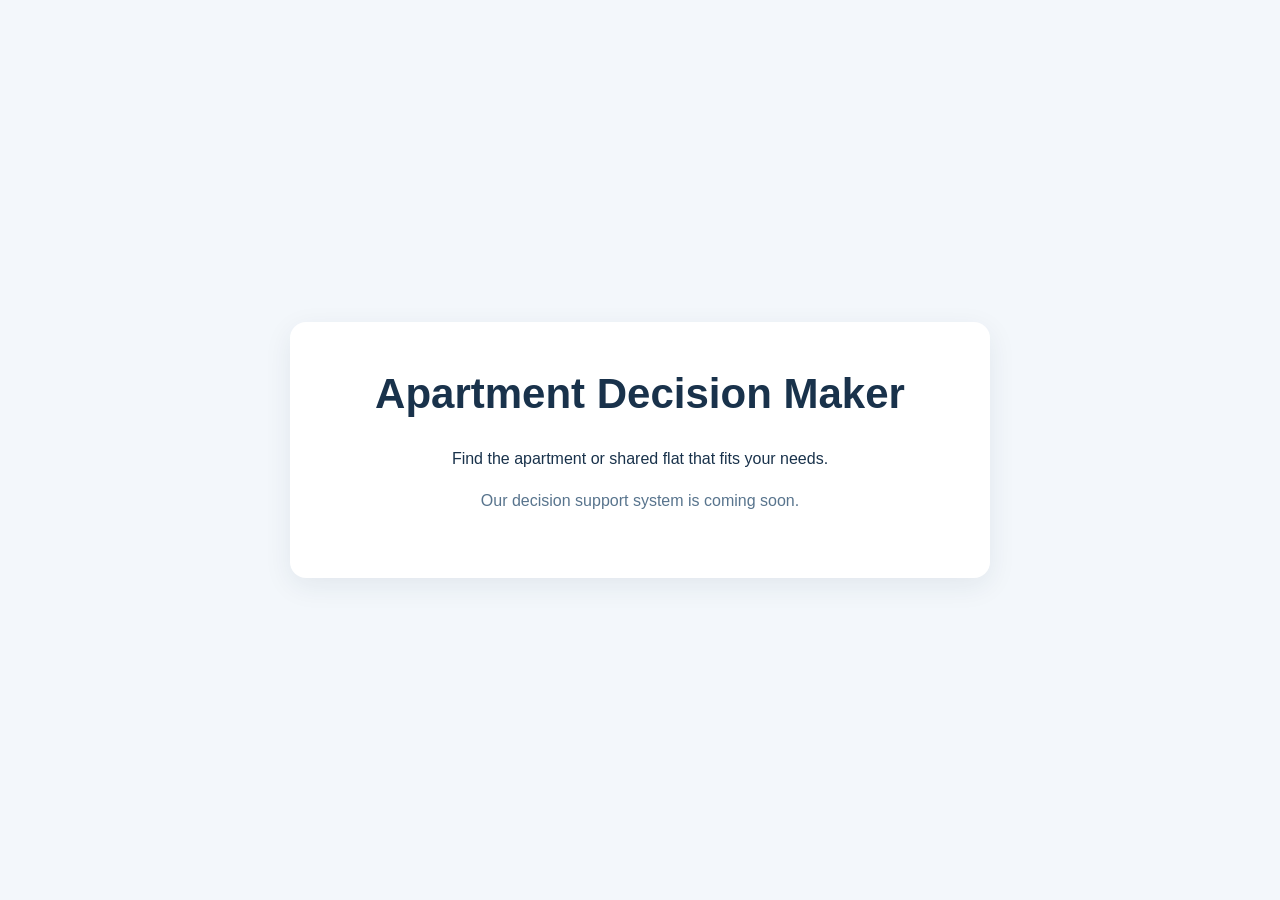
==== index.html @ 4071f250 "Add files via upload" ====
<!DOCTYPE html>
<html lang="en">
<head>
  <meta charset="UTF-8">
  <meta name="viewport" content="width=device-width, initial-scale=1.0">
  <title>Apartment Decision Maker</title>
  <link rel="stylesheet" href="style.css">
  <script src="script.js" defer></script>
</head>
<body>
  <main class="welcome">
    <h1>Apartment Decision Maker</h1>
    <p>Find the apartment or shared flat that fits your needs.</p>
    <p class="note">Our decision support system is coming soon.</p>
  </main>
</body>
</html>
---- style.css ----
/* Basic styling for the first project version */
* { box-sizing: border-box; }
body {
  margin: 0;
  min-height: 100vh;
  display: grid;
  place-items: center;
  font-family: Arial, Helvetica, sans-serif;
  background: #f3f7fb;
  color: #19324b;
}
.welcome {
  width: min(90%, 700px);
  padding: 48px 32px;
  text-align: center;
  background: #fff;
  border-radius: 16px;
  box-shadow: 0 8px 28px rgba(25,50,75,.08);
}
h1 { margin-top: 0; font-size: clamp(28px, 5vw, 42px); }
p { line-height: 1.6; }
.note { color: #58748d; }
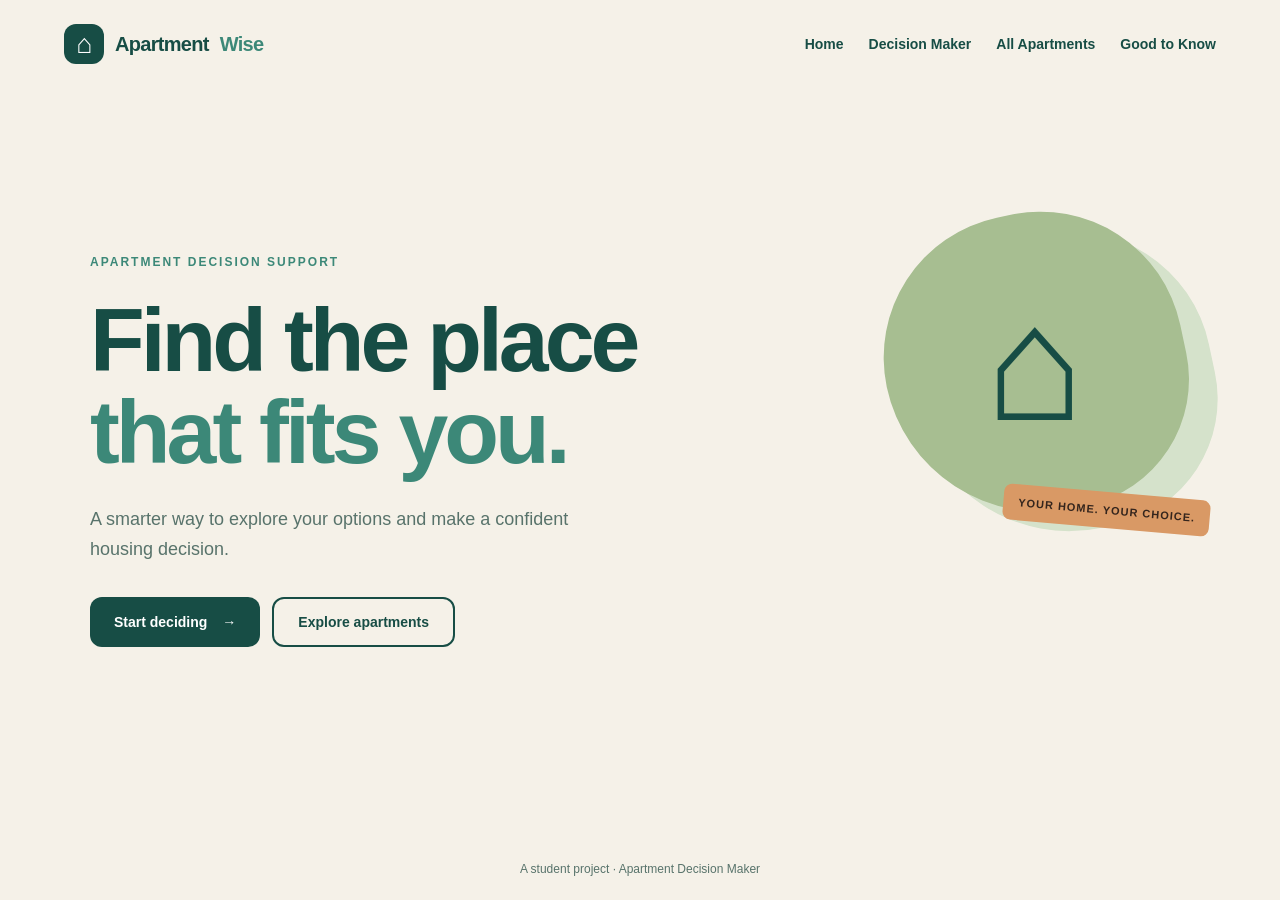
==== commit 61430c3c: "structur for website is ready" ====
--- a/index.html
+++ b/index.html
@@ -3,15 +3,58 @@
 <head>
   <meta charset="UTF-8">
   <meta name="viewport" content="width=device-width, initial-scale=1.0">
+  <meta name="theme-color" content="#174D45">
   <title>Apartment Decision Maker</title>
   <link rel="stylesheet" href="style.css">
   <script src="script.js" defer></script>
 </head>
 <body>
-  <main class="welcome">
-    <h1>Apartment Decision Maker</h1>
-    <p>Find the apartment or shared flat that fits your needs.</p>
-    <p class="note">Our decision support system is coming soon.</p>
-  </main>
+  <!-- The home page has a top navigation and no sidebar. -->
+  <div id="home" class="home-page">
+    <header class="topbar">
+      <a class="brand" href="#home"><span class="brand-symbol">⌂</span> Apartment<span class="brand-accent">Wise</span></a>
+      <nav aria-label="Main navigation">
+        <a href="#home">Home</a>
+        <a href="#decision">Decision Maker</a>
+        <a href="#apartments">All Apartments</a>
+        <a href="#tips">Good to Know</a>
+      </nav>
+    </header>
+    <main class="home-main">
+      <div class="hero-label">APARTMENT DECISION SUPPORT</div>
+      <h1>Find the place<br><em>that fits you.</em></h1>
+      <p>A smarter way to explore your options and make a confident housing decision.</p>
+      <div class="hero-actions">
+        <a href="#decision" class="btn btn-primary">Start deciding <span aria-hidden="true">→</span></a>
+        <a href="#apartments" class="btn btn-outline">Explore apartments</a>
+      </div>
+      <div class="hero-graphic" aria-hidden="true"><div class="graphic-circle"><span>⌂</span></div><div class="graphic-tag">YOUR HOME. YOUR CHOICE.</div></div>
+    </main>
+    <footer class="home-footer">A student project · Apartment Decision Maker</footer>
+  </div>
+
+  <!-- All subpages share the left sidebar. -->
+  <div id="workspace" class="workspace" hidden>
+    <aside class="sidebar" aria-label="Workspace navigation">
+      <a class="sidebar-brand" href="#home"><span class="brand-symbol">⌂</span><span>Apartment<span class="brand-accent">Wise</span></span></a>
+      <div class="sidebar-label">WORKSPACE</div>
+      <nav class="side-nav">
+        <a href="#decision" data-page="decision"><span aria-hidden="true">◈</span> Decision Maker</a>
+        <a href="#apartments" data-page="apartments"><span aria-hidden="true">▦</span> All Apartments</a>
+        <a href="#favorites" data-page="favorites"><span aria-hidden="true">♡</span> Favorites</a>
+        <a href="#tips" data-page="tips"><span aria-hidden="true">✦</span> Good to Know</a>
+      </nav>
+      <div class="sidebar-bottom"><a href="#home">← Back to Home</a></div>
+    </aside>
+    <main class="workspace-main" id="workspace-main" tabindex="-1">
+      <div class="workspace-top"><span>APARTMENT DECISION MAKER</span><span class="prototype-label">DESIGN PROTOTYPE</span></div>
+      <div class="workspace-content">
+        <span class="section-eyebrow" id="page-eyebrow">YOUR WORKSPACE</span>
+        <h1 id="page-title">Decision Maker</h1>
+        <p id="page-description" class="page-description">This section is being designed.</p>
+        <div class="empty-state"><div class="empty-icon" id="page-icon" aria-hidden="true">◈</div><h2>Coming soon</h2><p>Content and functionality will be added in a later project phase.</p></div>
+      </div>
+    </main>
+  </div>
 </body>
 </html>
--- a/style.css
+++ b/style.css
@@ -1,22 +1,65 @@
-/* Basic styling for the first project version */
+:root {
+  --evergreen: #174D45;
+  --teal: #3C8878;
+  --sage: #A7BE91;
+  --clay: #D99965;
+  --cream: #F5F1E8;
+  --white: #FFFFFF;
+  --muted: #58736B;
+  --line: #DADFD5;
+}
 * { box-sizing: border-box; }
-body {
-  margin: 0;
-  min-height: 100vh;
-  display: grid;
-  place-items: center;
-  font-family: Arial, Helvetica, sans-serif;
-  background: #f3f7fb;
-  color: #19324b;
-}
-.welcome {
-  width: min(90%, 700px);
-  padding: 48px 32px;
-  text-align: center;
-  background: #fff;
-  border-radius: 16px;
-  box-shadow: 0 8px 28px rgba(25,50,75,.08);
-}
-h1 { margin-top: 0; font-size: clamp(28px, 5vw, 42px); }
-p { line-height: 1.6; }
-.note { color: #58748d; }
+html { scroll-behavior: smooth; }
+body { margin: 0; font-family: Inter, 'Segoe UI', Arial, sans-serif; background: var(--cream); color: var(--evergreen); }
+a { color: inherit; text-decoration: none; }
+button, a { -webkit-tap-highlight-color: transparent; }
+a:focus-visible { outline: 3px solid var(--clay); outline-offset: 4px; }
+[hidden] { display: none !important; }
+/* Home */
+.home-page { min-height: 100vh; display: flex; flex-direction: column; }
+.topbar { min-height: 88px; padding: 18px clamp(24px,5vw,82px); display: flex; justify-content: space-between; align-items: center; gap: 24px; }
+.brand, .sidebar-brand { display: inline-flex; align-items: center; gap: 11px; font-weight: 800; font-size: 20px; letter-spacing: -.7px; white-space: nowrap; }
+.brand-symbol { display: inline-grid; place-items: center; background: var(--evergreen); color: white; width: 40px; height: 40px; border-radius: 12px; font-size: 27px; line-height: 1; }
+.brand-accent { color: var(--teal); }
+.topbar nav { display: flex; flex-wrap: wrap; gap: 25px; font-size: 14px; font-weight: 600; }
+.topbar nav a:hover { color: var(--teal); }
+.home-main { margin: auto; width: min(1100px,90%); position: relative; padding: 92px 0 116px; min-height: 570px; }
+.hero-label, .section-eyebrow { color: var(--teal); font-size: 12px; letter-spacing: 2px; font-weight: 800; }
+.home-main h1 { position: relative; z-index: 1; max-width: 700px; font-size: clamp(52px,7vw,96px); letter-spacing: -4px; line-height: 1.03; margin: 25px 0; }
+.home-main h1 em { color: var(--teal); font-style: normal; }
+.home-main p { position: relative; z-index: 1; max-width: 490px; font-size: 18px; line-height: 1.7; color: var(--muted); }
+.hero-actions { position: relative; z-index: 1; display: flex; flex-wrap: wrap; gap: 12px; margin-top: 32px; }
+.btn { display: inline-flex; align-items: center; gap: 15px; border-radius: 12px; padding: 15px 24px; font-size: 14px; font-weight: 700; transition: transform .2s; }
+.btn:hover { transform: translateY(-2px); }
+.btn-primary { color: white; background: var(--evergreen); }
+.btn-outline { border: 2px solid var(--evergreen); }
+.hero-graphic { position: absolute; right: -15px; top: 50px; width: 320px; height: 330px; pointer-events: none; }
+.graphic-circle { width: 300px; height: 300px; border-radius: 50% 50% 45% 55%; background: var(--sage); display: grid; place-items: center; transform: rotate(-12deg); box-shadow: 24px 25px 0 #D5E2CB; }
+.graphic-circle span { font-size: 165px; color: var(--evergreen); transform: rotate(12deg); }
+.graphic-tag { position: absolute; right: -5px; bottom: 15px; transform: rotate(5deg); padding: 12px 15px; background: var(--clay); color: #34251D; border-radius: 8px; font-size: 11px; font-weight: 800; letter-spacing: 1px; }
+.home-footer { padding: 24px; text-align: center; font-size: 12px; color: var(--muted); }
+/* Workspace */
+.workspace { min-height: 100vh; display: flex; }
+.sidebar { width: 252px; flex: 0 0 252px; background: var(--evergreen); color: white; padding: 30px 15px; display: flex; flex-direction: column; min-height: 100vh; }
+.sidebar-brand { padding: 0 10px; font-size: 19px; }
+.sidebar-brand .brand-symbol { background: var(--teal); }
+.sidebar-brand .brand-accent { color: var(--sage); }
+.sidebar-label { color: #B2CDC1; padding: 65px 13px 16px; letter-spacing: 2px; font-size: 10px; font-weight: 800; }
+.side-nav { display: flex; flex-direction: column; gap: 7px; }
+.side-nav a { display: flex; align-items: center; gap: 12px; padding: 15px 13px; border-radius: 10px; font-weight: 600; font-size: 14px; color: #DAE7E1; }
+.side-nav a span { font-size: 20px; width: 24px; text-align: center; }
+.side-nav a:hover { background: #28665A; }
+.side-nav a.active { background: var(--cream); color: var(--evergreen); }
+.sidebar-bottom { margin-top: auto; padding: 30px 13px 5px; font-size: 13px; color: #C0D8CE; }
+.workspace-main { flex: 1; min-width: 0; background: var(--cream); }
+.workspace-top { border-bottom: 1px solid var(--line); padding: 27px clamp(25px,4vw,65px); display: flex; justify-content: space-between; gap: 15px; align-items: center; font-size: 11px; font-weight: 750; letter-spacing: 1.2px; color: var(--muted); }
+.prototype-label { color: var(--teal); }
+.workspace-content { padding: clamp(32px,6vw,75px); max-width: 1100px; }
+.workspace-content h1 { font-size: clamp(35px,4.5vw,60px); letter-spacing: -2px; margin: 15px 0; }
+.page-description { color: var(--muted); font-size: 17px; }
+.empty-state { margin-top: 60px; padding: 60px 30px; border: 2px dashed #C5D5C8; border-radius: 20px; text-align: center; background: rgba(255,255,255,.45); }
+.empty-icon { margin: auto; display: grid; place-items: center; width: 70px; height: 70px; border-radius: 18px; background: #DBE8D5; color: var(--evergreen); font-size: 38px; }
+.empty-state h2 { font-size: 23px; margin: 22px 0 8px; }
+.empty-state p { color: var(--muted); margin: 0; }
+@media(max-width:850px) { .hero-graphic { opacity: .18; right: 0; } .topbar { align-items: flex-start; flex-direction: column; } }
+@media(max-width:650px) { .home-main { padding: 50px 0 80px; } .home-main h1 { letter-spacing: -2px; } .workspace { display: block; } .sidebar { width: 100%; min-height: auto; padding: 18px; } .sidebar-label,.sidebar-bottom { display: none; } .side-nav { margin-top: 16px; flex-direction: row; flex-wrap: wrap; } .side-nav a { font-size: 12px; padding: 10px; } .workspace-top { padding: 22px; } .workspace-content { padding: 28px 22px; } .empty-state { margin-top: 35px; padding: 40px 16px; } }
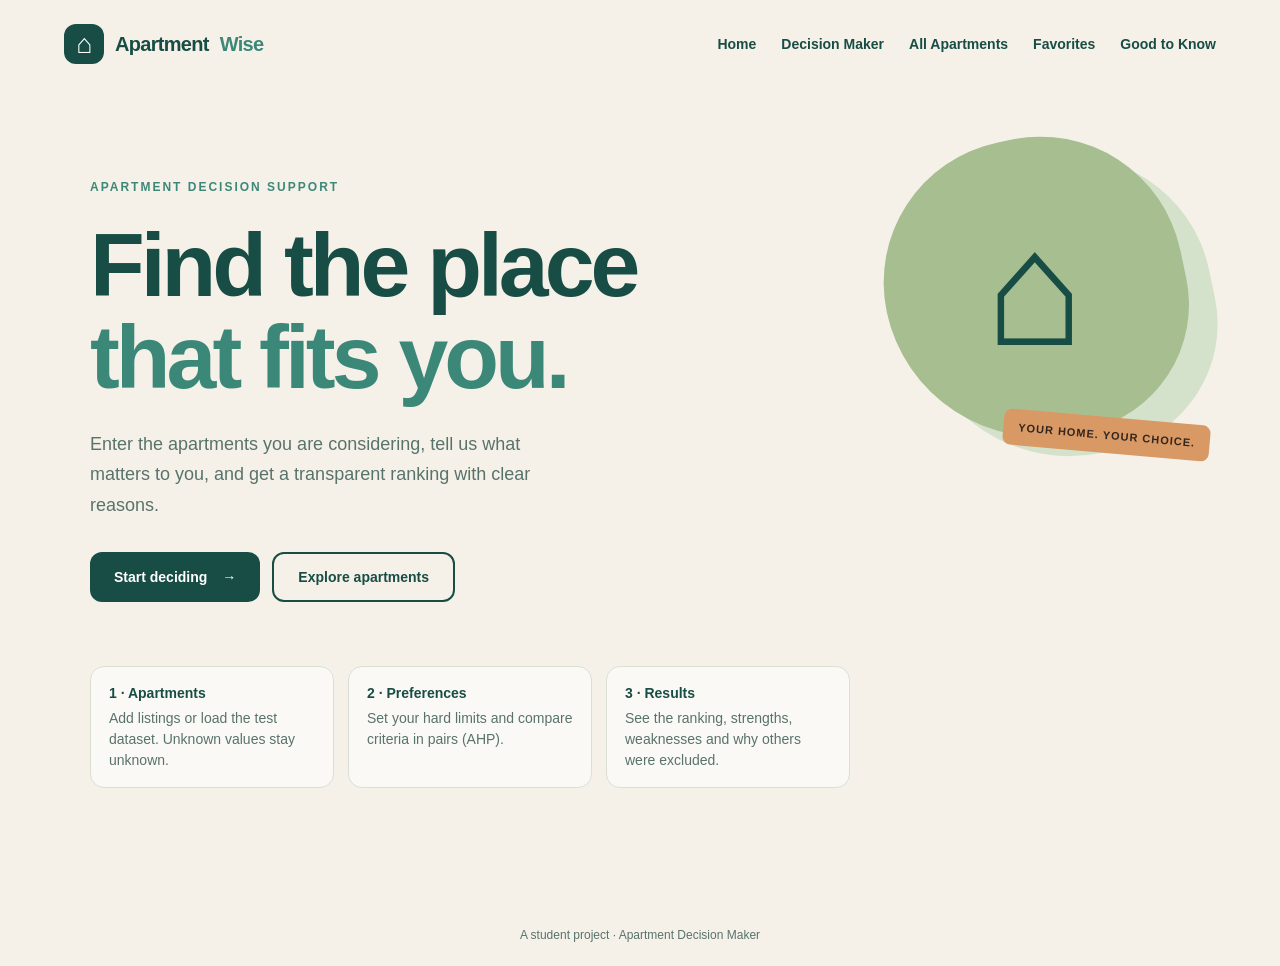
==== commit f58a20e8: "Restructure app shell with router, store and shared UI helpers Hash routes for the three decision st" ====
--- a/index.html
+++ b/index.html
@@ -6,7 +6,8 @@
   <meta name="theme-color" content="#174D45">
   <title>Apartment Decision Maker</title>
   <link rel="stylesheet" href="style.css">
-  <script src="script.js" defer></script>
+  <link rel="stylesheet" href="components.css">
+  <link rel="stylesheet" href="app.css">
 </head>
 <body>
   <!-- The home page has a top navigation and no sidebar. -->
@@ -17,18 +18,24 @@
         <a href="#home">Home</a>
         <a href="#decision">Decision Maker</a>
         <a href="#apartments">All Apartments</a>
+        <a href="#favorites">Favorites</a>
         <a href="#tips">Good to Know</a>
       </nav>
     </header>
     <main class="home-main">
       <div class="hero-label">APARTMENT DECISION SUPPORT</div>
       <h1>Find the place<br><em>that fits you.</em></h1>
-      <p>A smarter way to explore your options and make a confident housing decision.</p>
+      <p>Enter the apartments you are considering, tell us what matters to you, and get a transparent ranking with clear reasons.</p>
       <div class="hero-actions">
         <a href="#decision" class="btn btn-primary">Start deciding <span aria-hidden="true">→</span></a>
         <a href="#apartments" class="btn btn-outline">Explore apartments</a>
       </div>
       <div class="hero-graphic" aria-hidden="true"><div class="graphic-circle"><span>⌂</span></div><div class="graphic-tag">YOUR HOME. YOUR CHOICE.</div></div>
+      <ol class="home-steps" aria-label="How it works">
+        <li><b>1 · Apartments</b><span>Add listings or load the test dataset. Unknown values stay unknown.</span></li>
+        <li><b>2 · Preferences</b><span>Set your hard limits and compare criteria in pairs (AHP).</span></li>
+        <li><b>3 · Results</b><span>See the ranking, strengths, weaknesses and why others were excluded.</span></li>
+      </ol>
     </main>
     <footer class="home-footer">A student project · Apartment Decision Maker</footer>
   </div>
@@ -41,20 +48,34 @@
       <nav class="side-nav">
         <a href="#decision" data-page="decision"><span aria-hidden="true">◈</span> Decision Maker</a>
         <a href="#apartments" data-page="apartments"><span aria-hidden="true">▦</span> All Apartments</a>
-        <a href="#favorites" data-page="favorites"><span aria-hidden="true">♡</span> Favorites</a>
+        <a href="#favorites" data-page="favorites"><span aria-hidden="true">♡</span> Favorites <span class="nav-count" id="fav-count" hidden></span></a>
         <a href="#tips" data-page="tips"><span aria-hidden="true">✦</span> Good to Know</a>
       </nav>
       <div class="sidebar-bottom"><a href="#home">← Back to Home</a></div>
     </aside>
     <main class="workspace-main" id="workspace-main" tabindex="-1">
-      <div class="workspace-top"><span>APARTMENT DECISION MAKER</span><span class="prototype-label">DESIGN PROTOTYPE</span></div>
-      <div class="workspace-content">
-        <span class="section-eyebrow" id="page-eyebrow">YOUR WORKSPACE</span>
-        <h1 id="page-title">Decision Maker</h1>
-        <p id="page-description" class="page-description">This section is being designed.</p>
-        <div class="empty-state"><div class="empty-icon" id="page-icon" aria-hidden="true">◈</div><h2>Coming soon</h2><p>Content and functionality will be added in a later project phase.</p></div>
-      </div>
+      <div class="workspace-top"><span>APARTMENT DECISION MAKER</span><span class="prototype-label">PROTOTYPE · DATA STAYS IN THIS BROWSER</span></div>
+      <div class="workspace-content" id="view"></div>
     </main>
   </div>
+
+  <div class="toast" id="toast" role="status" aria-live="polite" hidden></div>
+
+  <!-- Decision engine (no DOM access) -->
+  <script src="js/engine/criteria.js"></script>
+  <script src="js/engine/format.js"></script>
+  <script src="js/engine/ahp.js"></script>
+  <script src="js/engine/engine.js"></script>
+  <!-- Test fixtures, only used when the user loads them -->
+  <script src="js/data/test-dataset.js"></script>
+  <script src="js/data/test-profiles.js"></script>
+  <!-- User interface -->
+  <script src="js/app/store.js"></script>
+  <script src="js/app/ui.js"></script>
+  <script src="js/app/views/apartments.js"></script>
+  <script src="js/app/views/preferences.js"></script>
+  <script src="js/app/views/results.js"></script>
+  <script src="js/app/views/pages.js"></script>
+  <script src="js/app/main.js"></script>
 </body>
 </html>
--- a/components.css
+++ b/components.css
@@ -0,0 +1,185 @@
+/*
+  Shared UI components for the decision workflow.
+  Loaded after style.css. Shown and documented in design/template.html.
+  Status colours are never used alone: every status also has an icon and a text label.
+*/
+:root {
+  --ok-text: #1F5F52;   --ok-bg: #DCEDE6;
+  --danger: #A8432F;    --danger-bg: #F6E3DC;
+  --warn-text: #7A4E0E; --warn-bg: #F7E6CC;
+  --neutral: #4F5D6B;   --neutral-bg: #E4E8EC;
+  --card: #FFFFFF;
+  --field-line: #C9D3CC;
+  --radius: 14px;
+}
+
+/* Base for form controls and buttons */
+button, input, select, textarea { font: inherit; color: inherit; }
+button { cursor: pointer; }
+button:focus-visible, input:focus-visible, select:focus-visible, textarea:focus-visible,
+.choice input:focus-visible + span { outline: 3px solid var(--clay); outline-offset: 2px; }
+.visually-hidden { position: absolute; width: 1px; height: 1px; margin: -1px; padding: 0; overflow: hidden; clip: rect(0 0 0 0); white-space: nowrap; border: 0; }
+
+/* Buttons (extends .btn from style.css so <button> and <a> look the same) */
+button.btn { border: 0; background: none; }
+button.btn-primary { background: var(--evergreen); color: white; }
+button.btn-outline { border: 2px solid var(--evergreen); }
+.btn-small { padding: 9px 14px; font-size: 13px; gap: 8px; border-radius: 10px; }
+.btn-text { border: 0; background: none; padding: 6px 2px; font-weight: 700; color: var(--teal); text-decoration: underline; text-underline-offset: 3px; }
+.btn[disabled], .btn[aria-disabled="true"] { background: #C9D3CC; color: #5D6F68; border-color: transparent; cursor: not-allowed; transform: none; }
+.btn-row { display: flex; flex-wrap: wrap; gap: 10px; align-items: center; }
+
+/* Cards and section headings inside a step */
+.card { background: var(--card); border: 1px solid var(--line); border-radius: var(--radius); padding: clamp(18px, 3vw, 28px); }
+.card + .card { margin-top: 16px; }
+.card-title { margin: 0 0 4px; font-size: 19px; letter-spacing: -.3px; }
+.card-intro { margin: 0 0 20px; color: var(--muted); font-size: 14px; line-height: 1.6; }
+
+/* Stepper: Apartments -> Preferences -> Results */
+.stepper { list-style: none; margin: 0; padding: 0; display: flex; gap: 8px; counter-reset: step; }
+.step { flex: 1; min-width: 0; display: flex; align-items: center; gap: 10px; padding: 12px 14px; border-radius: 12px; background: rgba(255,255,255,.55); border: 1px solid var(--line); font-size: 14px; font-weight: 700; color: var(--muted); counter-increment: step; }
+.step::before { content: counter(step); flex: 0 0 28px; height: 28px; display: grid; place-items: center; border-radius: 50%; border: 2px solid currentColor; font-size: 13px; }
+.step small { display: block; font-weight: 500; font-size: 12px; }
+.step.is-done { color: var(--ok-text); }
+.step.is-done::before { content: "✓"; background: var(--ok-bg); border-color: var(--ok-bg); }
+.step.is-current { background: var(--evergreen); border-color: var(--evergreen); color: white; }
+.step.is-current small { color: #CFE0D9; }
+
+/* Form fields */
+.form-grid { display: grid; grid-template-columns: repeat(auto-fill, minmax(min(100%, 200px), 1fr)); gap: 18px 20px; }
+.form-grid.is-wide { grid-template-columns: repeat(auto-fill, minmax(min(100%, 320px), 1fr)); } /* for yes/no/unknown choices */
+fieldset.form-group { border: 0; margin: 0 0 24px; padding: 0; }
+fieldset.form-group:last-of-type { margin-bottom: 0; }
+fieldset.form-group > legend { padding: 0; margin-bottom: 12px; font-size: 12px; font-weight: 800; letter-spacing: 1.5px; color: var(--teal); text-transform: uppercase; }
+.field { display: flex; flex-direction: column; gap: 6px; min-width: 0; }
+.field > label, .field-label { font-size: 13px; font-weight: 700; }
+.field-code { color: var(--muted); font-weight: 600; font-size: 11px; margin-left: 4px; }
+.input, .select { width: 100%; min-height: 44px; padding: 10px 12px; border: 1.5px solid var(--field-line); border-radius: 10px; background: white; }
+.input::placeholder { color: #8A9A93; }
+.input-unit { display: flex; align-items: stretch; }
+.input-unit .input { border-radius: 10px 0 0 10px; }
+.input-unit span { display: grid; place-items: center; padding: 0 12px; border: 1.5px solid var(--field-line); border-left: 0; border-radius: 0 10px 10px 0; background: #EEF2EC; color: var(--muted); font-size: 13px; font-weight: 700; }
+.field-hint { font-size: 12px; color: var(--muted); line-height: 1.45; }
+.field-error { font-size: 12px; font-weight: 700; color: var(--danger); }
+.field.is-invalid .input, .field.is-invalid .input-unit span { border-color: var(--danger); }
+.field.is-invalid .input { background: #FFF8F5; }
+
+/* Choice controls: radio inputs styled as segments or cards */
+.choice-group { display: flex; flex-wrap: wrap; gap: 8px; }
+.choice { position: relative; flex: 1 1 0; min-width: 88px; }
+.choice input { position: absolute; opacity: 0; inset: 0; margin: 0; cursor: pointer; }
+.choice > span { display: flex; flex-direction: column; justify-content: center; gap: 3px; height: 100%; min-height: 48px; padding: 10px 14px; border: 1.5px solid var(--field-line); border-radius: 10px; background: white; font-size: 14px; font-weight: 700; text-align: center; }
+.choice > span small { font-weight: 500; font-size: 12px; color: var(--muted); }
+.choice input:checked + span { border-color: var(--evergreen); background: var(--evergreen); color: white; }
+.choice input:checked + span small { color: #CFE0D9; }
+.choice-group.is-cards .choice { min-width: 200px; }
+.choice-group.is-cards .choice > span { align-items: flex-start; text-align: left; padding: 14px 16px; }
+
+/* Reference values: ideal and worst per soft criterion */
+.ref-table { width: 100%; border-collapse: collapse; font-size: 14px; }
+.ref-table th { text-align: left; font-size: 12px; color: var(--muted); font-weight: 700; padding: 0 10px 8px 0; }
+.ref-table td { padding: 8px 10px 8px 0; vertical-align: top; border-top: 1px solid var(--line); }
+.ref-table td:first-child { font-weight: 700; padding-top: 18px; }
+.ref-table .input-unit { min-width: 130px; max-width: 220px; }
+
+/* Pairwise comparison */
+.progress { display: flex; align-items: center; gap: 12px; font-size: 13px; font-weight: 700; color: var(--muted); }
+.progress-track { flex: 1; height: 8px; border-radius: 99px; background: #E3E9E1; overflow: hidden; }
+.progress-fill { height: 100%; background: var(--teal); border-radius: 99px; }
+.pairwise { margin-top: 18px; }
+.pairwise-question { margin: 0 0 16px; font-size: 20px; letter-spacing: -.3px; line-height: 1.35; }
+.pairwise-pair { display: flex; justify-content: space-between; gap: 12px; margin-bottom: 8px; font-size: 13px; font-weight: 800; color: var(--teal); }
+.pairwise .choice { min-width: 0; }
+.pairwise .choice > span { font-size: 13px; padding: 10px 8px; }
+.pairwise-nav { display: flex; justify-content: space-between; align-items: center; gap: 10px; margin-top: 18px; }
+
+/* Alerts */
+.alert { display: flex; gap: 12px; padding: 14px 16px; border-radius: 12px; font-size: 14px; line-height: 1.55; }
+.alert-icon { flex: 0 0 auto; font-weight: 800; font-size: 16px; line-height: 1.4; }
+.alert strong { display: block; }
+.alert p { margin: 2px 0 0; }
+.alert .btn-row { margin-top: 10px; }
+.alert-warning { background: var(--warn-bg); color: var(--warn-text); }
+.alert-danger { background: var(--danger-bg); color: var(--danger); }
+.alert-info { background: #E2ECE7; color: var(--evergreen); }
+
+/* Profile checklist with start button */
+.checklist { list-style: none; margin: 0 0 20px; padding: 0; display: grid; gap: 8px; font-size: 14px; }
+.checklist li { position: relative; padding-left: 32px; line-height: 22px; }
+.checklist li::before { position: absolute; left: 0; top: 0; width: 22px; height: 22px; display: grid; place-items: center; border-radius: 50%; font-size: 12px; font-weight: 800; }
+.checklist li.is-done::before { content: "✓"; background: var(--ok-bg); color: var(--ok-text); }
+.checklist li.is-missing::before { content: "!"; background: var(--warn-bg); color: var(--warn-text); }
+.checklist li.is-missing { font-weight: 700; }
+.checklist li span { color: var(--muted); font-weight: 500; }
+
+/* Status badges for the four result states */
+.badge { display: inline-flex; align-items: center; gap: 6px; padding: 4px 10px; border-radius: 99px; font-size: 12px; font-weight: 800; white-space: nowrap; }
+.badge::before { font-size: 12px; }
+.badge-ranked { background: var(--ok-bg); color: var(--ok-text); }
+.badge-ranked::before { content: "✓"; }
+.badge-excluded { background: var(--danger-bg); color: var(--danger); }
+.badge-excluded::before { content: "✕"; }
+.badge-insufficient { background: var(--warn-bg); color: var(--warn-text); }
+.badge-insufficient::before { content: "?"; }
+.badge-incomplete { background: var(--neutral-bg); color: var(--neutral); }
+.badge-incomplete::before { content: "◐"; }
+
+/* Data table (apartment list) */
+.table-wrap { position: relative; /* keeps the hidden caption inside, otherwise phones zoom out */ overflow-x: auto; border: 1px solid var(--line); border-radius: var(--radius); background: var(--card); }
+.data-table { width: 100%; border-collapse: collapse; font-size: 14px; white-space: nowrap; }
+.data-table th { text-align: left; padding: 12px 14px; font-size: 12px; color: var(--muted); font-weight: 700; background: #F7F9F5; border-bottom: 1px solid var(--line); }
+.data-table td { padding: 12px 14px; border-bottom: 1px solid var(--line); }
+.data-table tr:last-child td { border-bottom: 0; }
+.data-table .num { text-align: right; font-variant-numeric: tabular-nums; }
+.missing { color: var(--warn-text); font-weight: 700; }
+
+/* Result tabs */
+.tabs { display: flex; gap: 6px; overflow-x: auto; border-bottom: 1px solid var(--line); margin-bottom: 18px; }
+.tab { flex: 0 0 auto; white-space: nowrap; display: inline-flex; align-items: center; gap: 8px; padding: 11px 14px; border: 0; border-bottom: 3px solid transparent; background: none; font-size: 14px; font-weight: 700; color: var(--muted); }
+.tab[aria-selected="true"] { color: var(--evergreen); border-bottom-color: var(--evergreen); }
+.tab-count { min-width: 24px; padding: 2px 7px; border-radius: 99px; background: #E3E9E1; font-size: 12px; text-align: center; }
+
+/* Result cards */
+.result-card { background: var(--card); border: 1px solid var(--line); border-radius: var(--radius); }
+.result-card + .result-card { margin-top: 12px; }
+.result-head { display: flex; align-items: center; gap: 16px; padding: 18px 20px; }
+.result-rank { flex: 0 0 44px; height: 44px; display: grid; place-items: center; border-radius: 12px; background: var(--evergreen); color: white; font-weight: 800; font-size: 17px; }
+.result-title { flex: 1; min-width: 0; }
+.result-title h3 { margin: 0; font-size: 17px; letter-spacing: -.2px; }
+.result-meta { margin-top: 4px; font-size: 13px; color: var(--muted); }
+.result-score { text-align: right; }
+.result-score strong { display: block; font-size: 28px; letter-spacing: -1px; line-height: 1; font-variant-numeric: tabular-nums; }
+.result-score span { font-size: 12px; color: var(--muted); font-weight: 700; }
+.result-body { border-top: 1px solid var(--line); padding: 18px 20px 20px; display: grid; grid-template-columns: minmax(0, 3fr) minmax(0, 2fr); gap: 24px; }
+.result-body h4 { margin: 0 0 10px; font-size: 12px; font-weight: 800; letter-spacing: 1.5px; color: var(--teal); text-transform: uppercase; }
+.result-reasons { margin: 0; padding-left: 18px; font-size: 14px; line-height: 1.6; }
+.result-note { margin-top: 12px; font-size: 13px; color: var(--muted); }
+
+/* Contribution of each soft criterion: fill = points earned, track = weight (max points) */
+.contrib { list-style: none; margin: 0; padding: 0; display: grid; gap: 9px; font-size: 13px; }
+.contrib li { display: grid; grid-template-columns: 120px minmax(0, 1fr) 92px; gap: 10px; align-items: center; }
+.contrib-bar { height: 10px; border-radius: 99px; background: transparent; position: relative; }
+.contrib-track { position: absolute; inset: 0 auto 0 0; border-radius: 99px; background: #E3E9E1; }
+.contrib-fill { position: absolute; inset: 0 auto 0 0; border-radius: 99px; background: var(--teal); }
+.contrib-value { text-align: right; font-variant-numeric: tabular-nums; color: var(--muted); }
+.contrib-value b { color: var(--evergreen); }
+
+/* Explanation lists */
+.explain { list-style: none; margin: 0 0 14px; padding: 0; display: grid; gap: 6px; font-size: 14px; line-height: 1.5; }
+.explain li { display: flex; gap: 8px; }
+.explain li::before { flex: 0 0 auto; font-weight: 800; }
+.explain.is-strengths li::before { content: "+"; color: var(--ok-text); }
+.explain.is-weaknesses li::before { content: "−"; color: var(--danger); }
+
+@media (max-width: 760px) {
+  .stepper { flex-direction: column; }
+  .result-head { flex-wrap: wrap; gap: 12px 14px; }
+  .result-title { flex: 1 1 calc(100% - 60px); }
+  .result-rank + .result-title ~ .result-score { margin-left: 58px; text-align: left; }
+  .pairwise-nav { flex-wrap: wrap; }
+  .pairwise-nav .btn-text { order: 3; width: 100%; text-align: center; }
+  .result-body { grid-template-columns: 1fr; }
+  .contrib li { grid-template-columns: 96px minmax(0, 1fr) 84px; }
+  .pairwise .choice-group { flex-direction: column; }
+  .pairwise-pair { display: none; }
+}
--- a/app.css
+++ b/app.css
@@ -0,0 +1,148 @@
+/*
+  App-specific layout on top of style.css (brand) and components.css (design system).
+  Only things the design template does not cover yet.
+*/
+
+/* Home: how it works */
+.home-steps { position: relative; z-index: 1; list-style: none; margin: 64px 0 0; padding: 0; display: grid; grid-template-columns: repeat(auto-fit, minmax(220px, 1fr)); gap: 14px; max-width: 760px; }
+.home-steps li { background: rgba(255,255,255,.6); border: 1px solid var(--line); border-radius: var(--radius); padding: 16px 18px; font-size: 14px; line-height: 1.5; color: var(--muted); }
+.home-steps b { display: block; color: var(--evergreen); margin-bottom: 4px; }
+
+/* Sidebar counter */
+.nav-count { margin-left: auto; min-width: 22px; padding: 1px 7px; border-radius: 99px; background: var(--clay); color: #34251D; font-size: 12px; font-weight: 800; text-align: center; }
+.side-nav a .nav-count { width: auto; font-size: 12px; }
+
+/* Page head */
+.page-head { display: flex; justify-content: space-between; align-items: flex-end; gap: 20px; flex-wrap: wrap; margin-bottom: 26px; }
+.page-head h1 { margin: 12px 0 8px; }
+.page-head .page-description { margin: 0; max-width: 620px; line-height: 1.6; }
+.workspace-content { max-width: 1180px; }
+
+/* Stepper: whole step is a link */
+.stepper { margin-bottom: 26px; }
+.step a { flex: 1; min-width: 0; color: inherit; }
+.step a:hover { text-decoration: underline; text-underline-offset: 3px; }
+.step.is-current a:hover { text-decoration: none; }
+
+/* Toolbar and step navigation */
+.toolbar { margin-bottom: 16px; }
+.step-nav { display: flex; justify-content: space-between; align-items: center; gap: 12px; flex-wrap: wrap; margin-top: 30px; }
+a.btn.is-disabled { background: #C9D3CC; color: #5D6F68; border-color: transparent; cursor: not-allowed; transform: none; }
+.btn-danger-text { color: var(--danger); }
+.table-note, .empty-note, .ranking-note { font-size: 13px; color: var(--muted); line-height: 1.55; margin: 12px 0; }
+.ranking-note { margin: 0 0 14px; }
+.empty-note { padding: 30px 0; text-align: center; font-size: 14px; }
+.field-note { margin: 12px 0 0; font-size: 13px; color: var(--muted); line-height: 1.55; }
+
+/* Apartment table and form */
+.cell-title { max-width: 260px; overflow: hidden; text-overflow: ellipsis; }
+.data-table td.actions { text-align: right; }
+.data-table .btn-text { padding: 2px; }
+.apt-form { margin-bottom: 18px; scroll-margin-top: 16px; }
+.apt-form .alert { margin-bottom: 18px; }
+.input:disabled { background: #F1F3EF; color: #8A9A93; }
+
+/* Preferences */
+.pref-stack > * + * { margin-top: 16px; }
+.pref-stack .card + .card { margin-top: 16px; }
+.card-head { display: flex; justify-content: space-between; align-items: baseline; gap: 12px; flex-wrap: wrap; }
+.card-badge { font-size: 12px; font-weight: 800; color: var(--teal); background: #E2ECE7; padding: 4px 10px; border-radius: 99px; }
+#pairwise-card, #weights-card { scroll-margin-top: 16px; }
+.ref-table tr.is-invalid .input, .ref-table tr.is-invalid .input-unit span { border-color: var(--danger); }
+.ref-error-row td { border-top: 0 !important; padding-top: 0 !important; }
+.ref-error-row .field-error[hidden] { display: none; }
+
+.fixture-box { margin-bottom: 18px; border: 1px dashed #C5D5C8; border-radius: 12px; padding: 12px 16px; background: rgba(255,255,255,.45); font-size: 14px; }
+.fixture-box summary { cursor: pointer; font-weight: 700; color: var(--teal); }
+.fixture-box p { color: var(--muted); line-height: 1.55; margin: 10px 0; }
+.fixture-box .select { width: auto; min-width: 260px; max-width: 100%; }
+
+/* AHP slider (advanced 1-9 mode) */
+.slider-wrap { display: grid; gap: 8px; }
+.ahp-slider { width: 100%; accent-color: var(--evergreen); height: 28px; }
+.ahp-slider.is-unset { accent-color: #9AAAA3; opacity: .7; }
+.slider-scale { display: flex; justify-content: space-between; font-size: 11px; font-weight: 700; color: var(--muted); padding: 0 4px; }
+.slider-value { margin: 4px 0; font-weight: 700; font-size: 15px; }
+.slider-wrap .btn { justify-self: start; }
+
+/* Overview of all comparisons */
+.pair-overview { margin-top: 20px; border-top: 1px solid var(--line); padding-top: 14px; font-size: 14px; }
+.pair-overview summary { cursor: pointer; font-weight: 700; color: var(--teal); }
+.pair-overview ol { list-style: none; margin: 12px 0 0; padding: 0; display: grid; grid-template-columns: repeat(auto-fill, minmax(min(100%, 250px), 1fr)); gap: 6px; }
+.pair-link { width: 100%; display: flex; align-items: center; gap: 8px; padding: 8px 10px; border: 1px solid var(--line); border-radius: 10px; background: white; text-align: left; font-size: 13px; font-weight: 600; }
+.pair-link:hover { border-color: var(--teal); }
+.pair-overview li.is-current .pair-link { border-color: var(--evergreen); box-shadow: inset 0 0 0 1px var(--evergreen); }
+.pair-state { width: 20px; height: 20px; flex: 0 0 20px; display: grid; place-items: center; border-radius: 50%; font-size: 11px; font-weight: 800; }
+.pair-state.is-done { background: var(--ok-bg); color: var(--ok-text); }
+.pair-state.is-open { background: var(--warn-bg); color: var(--warn-text); }
+.pair-answer { margin-left: auto; color: var(--muted); font-weight: 500; white-space: nowrap; }
+
+/* Weights */
+.weight-list { list-style: none; margin: 16px 0 0; padding: 0; display: grid; gap: 9px; font-size: 14px; }
+.weight-list li { display: grid; grid-template-columns: minmax(130px, 200px) minmax(0, 1fr) 72px; gap: 12px; align-items: center; }
+.weight-bar { height: 10px; border-radius: 99px; background: #E3E9E1; overflow: hidden; }
+.weight-bar span { display: block; height: 100%; border-radius: 99px; background: var(--teal); }
+.weight-value { text-align: right; font-variant-numeric: tabular-nums; font-weight: 700; }
+#weights-card .alert { margin-top: 4px; }
+.matrix-details, .calc-details { margin-top: 16px; font-size: 14px; }
+.matrix-details summary, .calc-details summary { cursor: pointer; font-weight: 700; color: var(--teal); }
+.matrix-details .table-wrap, .calc-details .table-wrap { margin-top: 10px; }
+.matrix-table th[scope="row"] { background: #F7F9F5; font-size: 12px; color: var(--muted); }
+.data-table .total-row td { font-weight: 800; background: #F7F9F5; }
+
+/* Results */
+.profile-summary { display: flex; flex-wrap: wrap; align-items: center; gap: 6px 18px; margin-bottom: 16px; font-size: 13px; color: var(--muted); }
+.profile-summary b { color: var(--evergreen); }
+.weights-details { margin-bottom: 22px; padding: 14px 20px; }
+.weights-details summary { cursor: pointer; font-weight: 800; font-size: 15px; }
+.result-actions { display: flex; align-items: center; gap: 6px; }
+.result-flags { padding: 0 20px 14px; }
+.close-note { margin: 0; padding: 8px 12px; border-radius: 10px; background: var(--warn-bg); color: var(--warn-text); font-size: 13px; font-weight: 600; }
+.close-note + .close-note { margin-top: 6px; }
+.result-card.is-close { border-color: #E6C99A; }
+.result-body.is-single { grid-template-columns: 1fr; }
+.result-reasons li + li { margin-top: 4px; }
+#panel > .alert { margin-bottom: 16px; }
+.panel-heading { display: flex; align-items: center; gap: 10px; font-size: 15px; margin: 26px 0 12px; }
+.panel-heading:first-child { margin-top: 4px; }
+.contrib li { grid-template-columns: 130px minmax(0, 1fr) 100px; }
+
+.fav-btn { width: 38px; height: 38px; display: grid; place-items: center; border: 1.5px solid var(--line); border-radius: 10px; background: white; color: var(--muted); font-size: 18px; line-height: 1; }
+.fav-btn:hover { border-color: var(--clay); color: var(--clay); }
+.fav-btn.is-on { background: #FBEBDD; border-color: var(--clay); color: #B5652A; }
+.data-table .fav-btn { width: 32px; height: 32px; font-size: 16px; }
+
+/* All apartments */
+.filter-bar { display: flex; flex-wrap: wrap; gap: 14px; margin-bottom: 16px; }
+.filter-bar .field { flex: 1 1 220px; max-width: 360px; }
+.empty-row { text-align: center; color: var(--muted); padding: 30px !important; }
+.rank-chip { font-size: 12px; font-weight: 700; color: var(--muted); font-variant-numeric: tabular-nums; }
+
+/* Favorites comparison */
+.compare-table { white-space: normal; }
+.compare-table thead th { vertical-align: top; min-width: 170px; }
+.compare-table th[scope="row"] { background: #F7F9F5; font-size: 12px; color: var(--muted); white-space: nowrap; position: sticky; left: 0; }
+.compare-head { display: flex; justify-content: space-between; align-items: center; gap: 8px; color: var(--evergreen); font-size: 13px; }
+.compare-title { margin-top: 6px; color: var(--evergreen); font-size: 14px; font-weight: 700; line-height: 1.35; }
+.compare-table td.is-best { background: var(--ok-bg); color: var(--ok-text); font-weight: 800; }
+
+/* Good to know */
+.tips-grid { display: grid; grid-template-columns: repeat(auto-fill, minmax(min(100%, 340px), 1fr)); gap: 16px; }
+.tips-grid .card + .card { margin-top: 0; }
+.tip-card { font-size: 14px; line-height: 1.65; color: #2F4F48; }
+.tip-card p { margin: 0 0 10px; }
+.tip-card ul { margin: 0; padding-left: 18px; }
+.tip-card li + li { margin-top: 6px; }
+.tip-icon { width: 44px; height: 44px; display: grid; place-items: center; border-radius: 12px; background: #DBE8D5; color: var(--evergreen); font-size: 22px; margin-bottom: 14px; }
+
+/* Toast */
+.toast { position: fixed; left: 50%; bottom: 24px; transform: translateX(-50%); z-index: 50; max-width: calc(100% - 32px); padding: 12px 18px; border-radius: 12px; background: var(--evergreen); color: white; font-size: 14px; font-weight: 600; box-shadow: 0 10px 30px rgba(23,77,69,.25); }
+
+@media (max-width: 760px) {
+  .weight-list li { grid-template-columns: 1fr 64px; }
+  .weight-list li .weight-bar { grid-column: 1 / -1; grid-row: 2; }
+  .contrib li { grid-template-columns: 96px minmax(0, 1fr) 92px; }
+  .result-actions { margin-left: auto; }
+  .page-head { margin-bottom: 18px; }
+  .fixture-box .select { min-width: 0; width: 100%; }
+}
